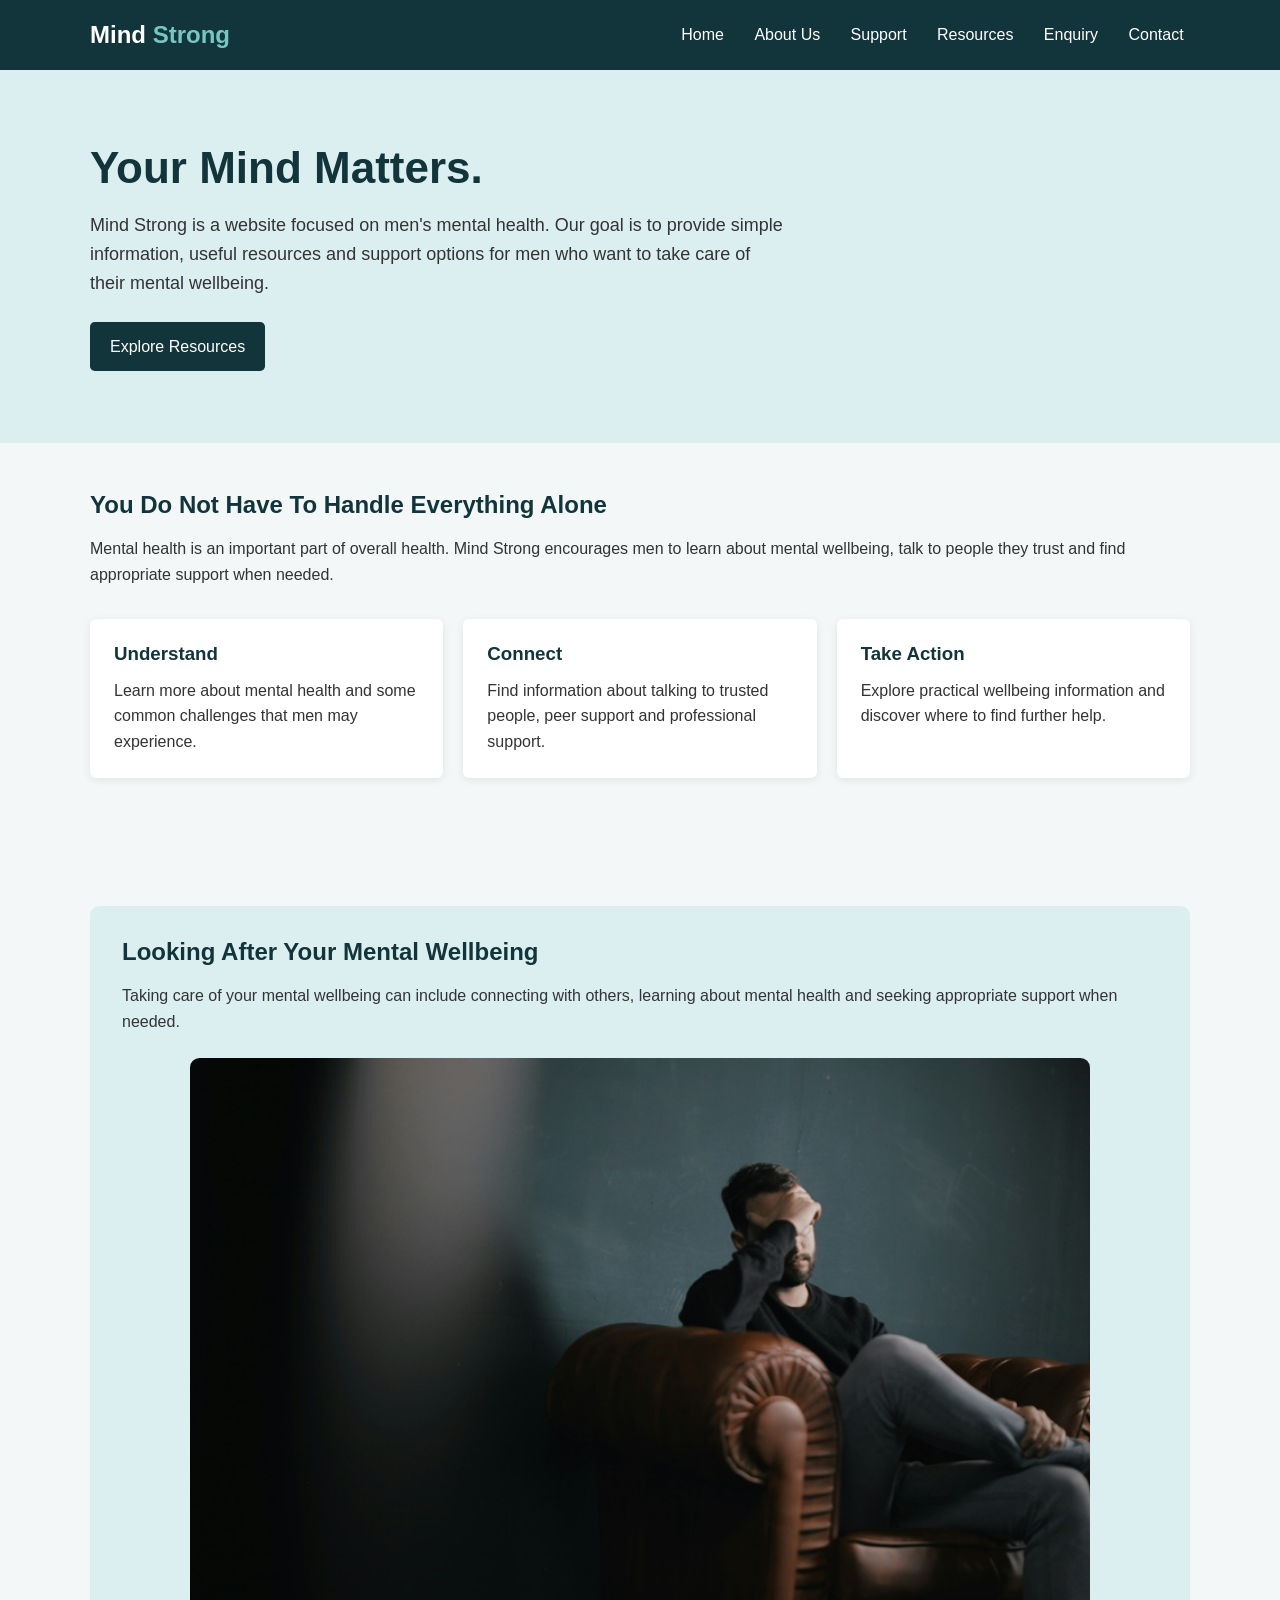
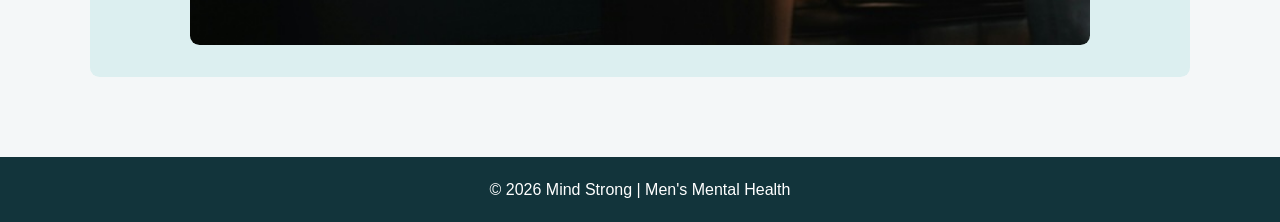
==== index.html @ 9dd72fc4 "Initial Mind Strong website" ====
<!DOCTYPE html>
<html lang="en">

<head>

    <!-- Tells the browser which character set to use -->
    <meta charset="UTF-8">

    <!-- Makes the website responsive on phones and tablets -->
    <meta name="viewport" content="width=device-width, initial-scale=1.0">

    <!-- Title shown in the browser tab -->
    <title>Mind Strong | Men's Mental Health</title>

    <!-- Connects this page to the CSS file -->
    <link rel="stylesheet" href="style.css">

</head>

<body>

    <!-- =========================
         HEADER AND NAVIGATION
         ========================= -->

    <header>

        <nav>

            <!-- Website logo -->
            <div class="logo">
                Mind <span>Strong</span>
            </div>

            <!-- Navigation links -->
            <ul>

                <li>
                    <a href="index.html">Home</a>
                </li>

                <li>
                    <a href="about.html">About Us</a>
                </li>

                <li>
                    <a href="services.html">Support</a>
                </li>

                <li>
                    <a href="resources.html">Resources</a>
                </li>

                <li>
                    <a href="enquiry.html">Enquiry</a>
                </li>

                <li>
                    <a href="contact.html">Contact</a>
                </li>

            </ul>

        </nav>

    </header>


    <!-- =========================
         MAIN CONTENT
         ========================= -->

    <main>

        <!-- =========================
             HERO SECTION
             ========================= -->

        <section class="hero">

            <div class="hero-content">

                <h1>Your Mind Matters.</h1>

                <p>
                    Mind Strong is a website focused on men's mental health.
                    Our goal is to provide simple information, useful resources
                    and support options for men who want to take care of their
                    mental wellbeing.
                </p>

                <a class="button" href="resources.html">
                    Explore Resources
                </a>

            </div>

        </section>


        <!-- =========================
             INTRODUCTION SECTION
             ========================= -->

        <section class="container">

            <h2>
                You Do Not Have To Handle Everything Alone
            </h2>

            <p>
                Mental health is an important part of overall health.
                Mind Strong encourages men to learn about mental wellbeing,
                talk to people they trust and find appropriate support
                when needed.
            </p>


            <!-- =========================
                 INFORMATION CARDS
                 ========================= -->

            <div class="cards">

                <!-- Card 1 -->
                <article class="card">

                    <h3>Understand</h3>

                    <p>
                        Learn more about mental health and some common
                        challenges that men may experience.
                    </p>

                </article>


                <!-- Card 2 -->
                <article class="card">

                    <h3>Connect</h3>

                    <p>
                        Find information about talking to trusted people,
                        peer support and professional support.
                    </p>

                </article>


                <!-- Card 3 -->
                <article class="card">

                    <h3>Take Action</h3>

                    <p>
                        Explore practical wellbeing information and discover
                        where to find further help.
                    </p>

                </article>

            </div>

        </section>


        <!-- =========================
             IMAGE AND WELLBEING SECTION
             ========================= -->

        <section class="container">

            <div class="content-box">

                <h2>
                    Looking After Your Mental Wellbeing
                </h2>

                <p>
                    Taking care of your mental wellbeing can include
                    connecting with others, learning about mental health
                    and seeking appropriate support when needed.
                </p>

                <!-- Website image -->
               <!-- Responsive website image -->
<!-- Responsive website image -->
<!-- Responsive website image -->
<img
    src="images/nik-shuliahin-unsplash - medium.jpg"
    srcset="
        images/nik-shuliahin-unsplash - small.jpg 480w,
        images/nik-shuliahin-unsplash - medium.jpg 800w,
        images/nik-shuliahin-unsplash - large.jpg 1200w
    "
    sizes="(max-width: 600px) 100vw, 90vw"
    alt="A man outdoors reflecting on his mental wellbeing"
>

            </div>

        </section>

    </main>


    <!-- =========================
         FOOTER
         ========================= -->

    <footer>

        <p>
            &copy; 2026 Mind Strong | Men's Mental Health
        </p>

    </footer>

</body>

</html>
---- style.css ----
/* =========================
   CSS RESET
   ========================= */

/* Removes default browser spacing */
* {
    margin: 0;
    padding: 0;
    box-sizing: border-box;
}


/* =========================
   BASE WEBSITE STYLES
   ========================= */

body {
    font-family: Arial, sans-serif;
    font-size: 1rem;
    line-height: 1.6;
    color: #333;
    background-color: #f4f7f8;
}


/* Makes images responsive */
img {
    max-width: 100%;
    height: auto;
}


/* =========================
   HEADINGS
   ========================= */

h1,
h2,
h3 {
    color: #12343b;
    line-height: 1.2;
}

h1 {
    margin-bottom: 1rem;
}

h2 {
    margin-bottom: 1rem;
}

h3 {
    margin-bottom: 0.75rem;
}


/* =========================
   HEADER
   ========================= */

header {
    background-color: #12343b;
    color: white;
    padding: 1rem 0;
}


/* =========================
   NAVIGATION
   ========================= */

nav {
    width: 90%;
    max-width: 1100px;
    margin: 0 auto;

    /* Flexbox layout */
    display: flex;
    justify-content: space-between;
    align-items: center;
}


/* Website logo */

.logo {
    font-size: 1.5rem;
    font-weight: bold;
}


/* Green part of logo */

.logo span {
    color: #76c7c0;
}


/* Navigation list */

nav ul {
    list-style: none;

    display: flex;
    gap: 1.1rem;
}


/* Navigation links */

nav a {
    color: white;
    text-decoration: none;
    padding: 0.4rem;
    transition: 0.3s;
}


/* Navigation hover */

nav a:hover {
    color: #76c7c0;
}


/* Navigation keyboard focus */

nav a:focus {
    outline: 2px solid #76c7c0;
    outline-offset: 3px;
}


/* =========================
   HERO SECTION
   ========================= */

.hero {
    background-color: #dceff0;
    padding: 4.5rem 5%;
}


/* Hero content */

.hero-content {
    max-width: 1100px;
    margin: 0 auto;
}


/* Hero heading */

.hero h1 {
    font-size: 2.75rem;
}


/* Hero paragraph */

.hero p {
    max-width: 700px;
    font-size: 1.125rem;
    margin-bottom: 1.5rem;
}


/* =========================
   BUTTONS
   ========================= */

.button {
    display: inline-block;

    background-color: #12343b;
    color: white;

    padding: 0.75rem 1.25rem;

    text-decoration: none;

    border-radius: 0.3rem;

    transition: 0.3s;
}


/* Button hover */

.button:hover {
    background-color: #1c515b;
}


/* Button focus */

.button:focus {
    outline: 2px solid #12343b;
    outline-offset: 3px;
}


/* Button active */

.button:active {
    transform: translateY(2px);
}


/* =========================
   MAIN CONTAINER
   ========================= */

.container {
    width: 90%;
    max-width: 1100px;
    margin: 0 auto;
    padding: 3rem 0;
}


/* =========================
   PAGE TITLE
   ========================= */

.page-title {
    background-color: #dceff0;
    text-align: center;
    padding: 3rem 5%;
}


/* =========================
   CARD LAYOUT
   ========================= */

.cards {

    /* CSS Grid */
    display: grid;

    /* Three columns on desktop */
    grid-template-columns: repeat(3, 1fr);

    gap: 1.25rem;

    margin-top: 2rem;
}


/* Individual card */

.card {
    background-color: white;

    padding: 1.5rem;

    border-radius: 0.4rem;

    box-shadow: 0 2px 8px rgba(0, 0, 0, 0.08);

    transition: 0.3s;
}


/* Card hover */

.card:hover {
    transform: translateY(-3px);
    box-shadow: 0 4px 12px rgba(0, 0, 0, 0.12);
}


/* =========================
   CONTENT BOX
   ========================= */

.content-box {
    background-color: #dceff0;

    padding: 2rem;

    border-radius: 0.6rem;

    margin-top: 2rem;
}


/* =========================
   NOTICE
   ========================= */

.notice {
    background-color: #fff8e1;

    padding: 1rem;

    border-left: 4px solid #12343b;

    margin-top: 2rem;
}


/* =========================
   FORMS
   ========================= */

form {
    background-color: white;

    padding: 2rem;

    border-radius: 0.5rem;

    margin-top: 1.5rem;

    box-shadow: 0 2px 8px rgba(0, 0, 0, 0.08);
}


/* Form labels */

label {
    display: block;

    font-weight: bold;

    margin-top: 1rem;

    margin-bottom: 0.4rem;
}


/* Form fields */

input,
select,
textarea {
    width: 100%;

    padding: 0.75rem;

    font-family: Arial, sans-serif;
    font-size: 1rem;

    border: 1px solid #ccc;

    border-radius: 0.3rem;
}


/* Textarea */

textarea {
    height: 130px;

    resize: vertical;
}


/* Form focus */

input:focus,
select:focus,
textarea:focus {
    outline: 2px solid #76c7c0;

    border-color: #12343b;
}


/* Submit button */

button {
    background-color: #12343b;

    color: white;

    border: none;

    padding: 0.75rem 1.25rem;

    margin-top: 1.25rem;

    border-radius: 0.3rem;

    font-size: 1rem;

    cursor: pointer;

    transition: 0.3s;
}


/* Button hover */

button:hover {
    background-color: #1c515b;
}


/* Button focus */

button:focus {
    outline: 2px solid #76c7c0;
    outline-offset: 3px;
}


/* Button active */

button:active {
    transform: translateY(2px);
}


/* =========================
   WEBSITE IMAGE
   ========================= */

.content-box img {
    width: 100%;

    max-width: 900px;

    height: auto;

    display: block;

    margin: 1.5rem auto 0;

    border-radius: 0.6rem;
}


/* =========================
   FOOTER
   ========================= */

footer {
    background-color: #12343b;

    color: white;

    text-align: center;

    padding: 1.25rem;

    margin-top: 2rem;
}


/* =========================
   TABLET RESPONSIVE DESIGN
   ========================= */

@media (max-width: 900px) {

    /* Two cards per row on tablets */

    .cards {
        grid-template-columns: repeat(2, 1fr);
    }

    /* Reduce hero spacing */

    .hero {
        padding: 3.5rem 5%;
    }

}


/* =========================
   MOBILE RESPONSIVE DESIGN
   ========================= */

@media (max-width: 600px) {

    /* Stack navigation */

    nav {
        flex-direction: column;

        gap: 1rem;
    }


    /* Allow navigation links to wrap */

    nav ul {
        flex-wrap: wrap;

        justify-content: center;

        gap: 0.5rem;
    }


    /* Smaller hero heading */

    .hero h1 {
        font-size: 2rem;
    }


    /* Smaller hero section */

    .hero {
        padding: 3rem 5%;
    }


    /* One card per row */

    .cards {
        grid-template-columns: 1fr;
    }


    /* Smaller page title */

    .page-title {
        padding: 2rem 5%;
    }


    /* Smaller content spacing */

    .container {
        padding: 2rem 0;
    }


    /* Smaller content boxes */

    .content-box {
        padding: 1.25rem;
    }


    /* Smaller form */

    form {
        padding: 1.25rem;
    }

}
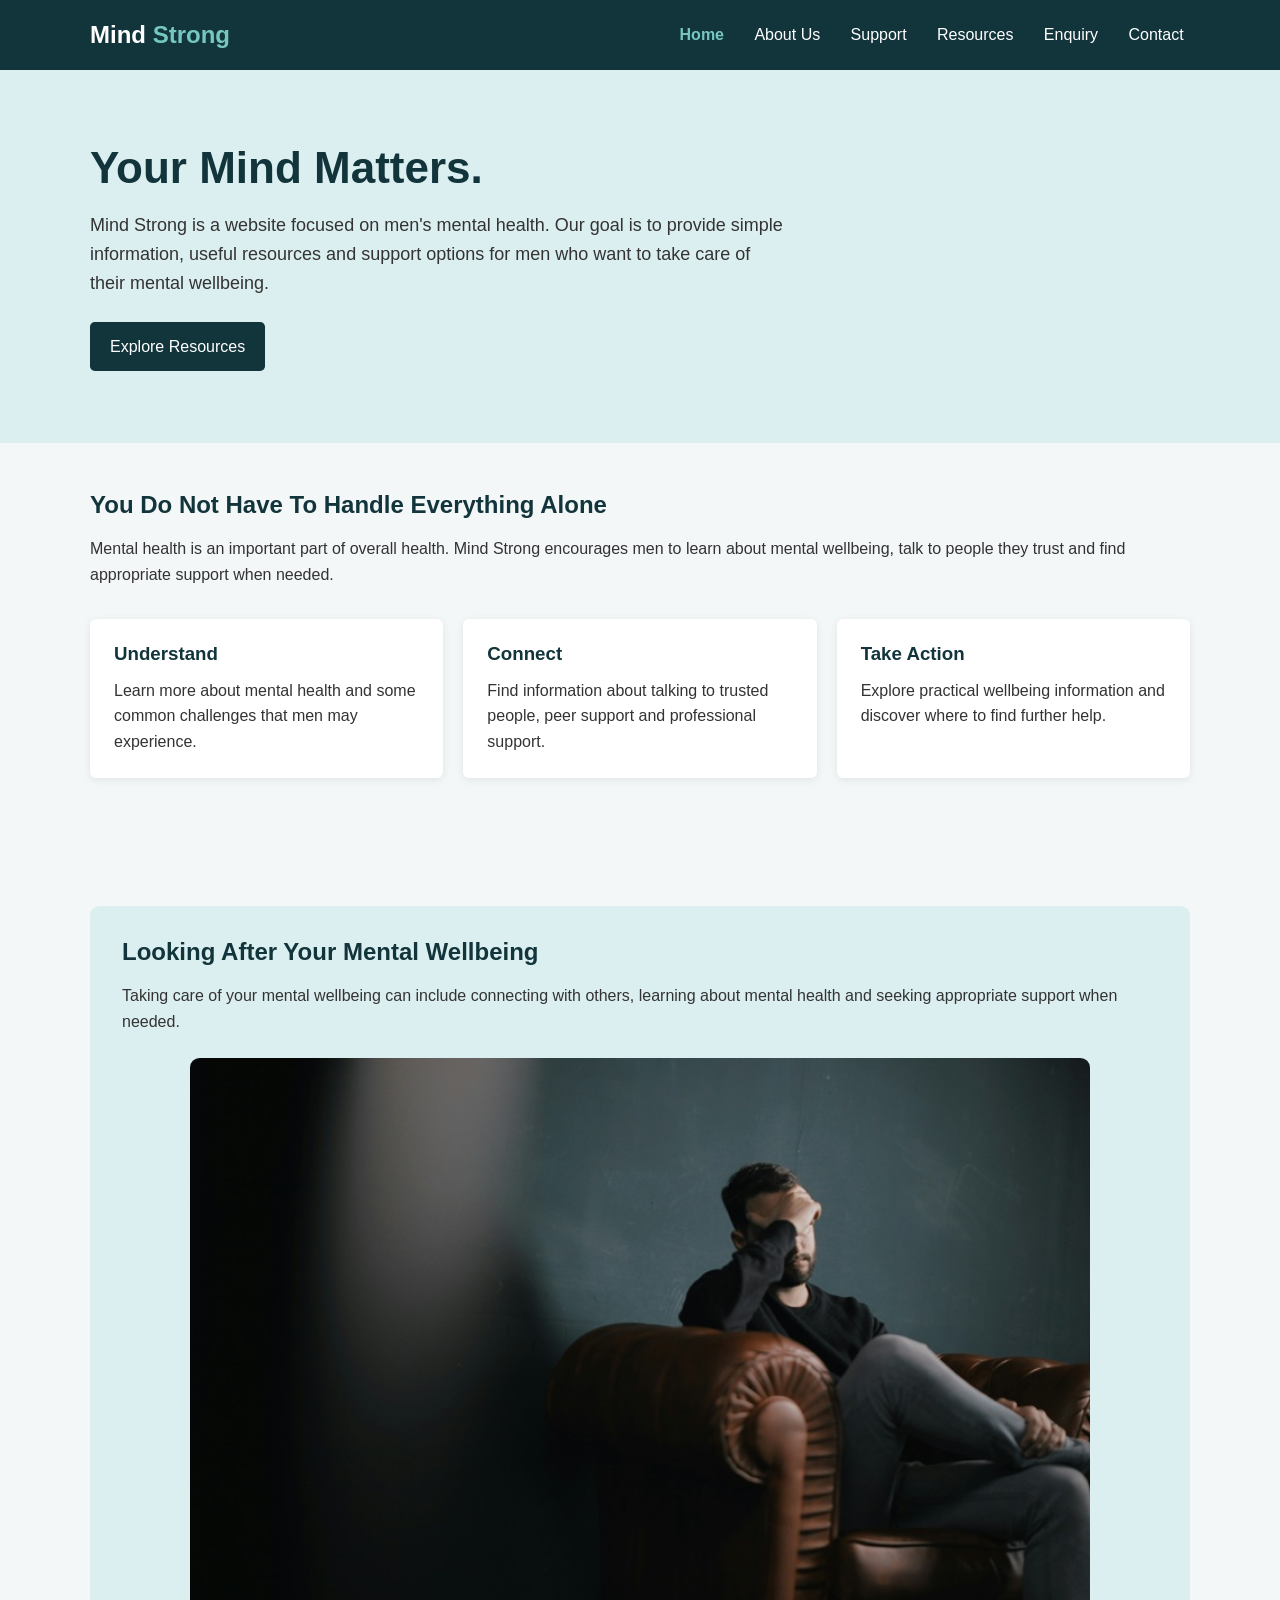
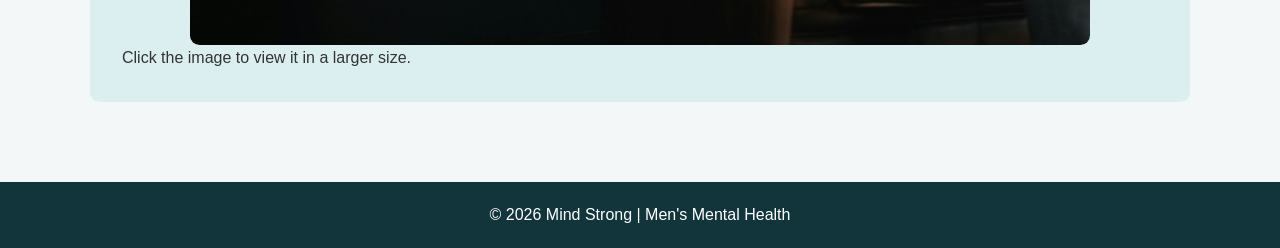
==== commit 8ad61e6b: "Complete Part 3 website improvements" ====
--- a/index.html
+++ b/index.html
@@ -1,3 +1,5 @@
+
+
 <!DOCTYPE html>
 <html lang="en">
 
@@ -9,8 +11,22 @@
     <!-- Makes the website responsive on phones and tablets -->
     <meta name="viewport" content="width=device-width, initial-scale=1.0">
 
-    <!-- Title shown in the browser tab -->
-    <title>Mind Strong | Men's Mental Health</title>
+    <!-- SEO: Page title -->
+    <title>Mind Strong | Men's Mental Health and Wellbeing</title>
+
+    <!-- SEO: Page description -->
+    <meta name="description" content="Mind Strong provides information about men's mental health, emotional wellbeing, self-care and support resources in South Africa.">
+
+    <!-- SEO: Relevant keywords -->
+    <meta name="keywords" content="men's mental health, mental wellbeing, mental health support, self-care, emotional wellbeing, South Africa">
+
+    <!-- SEO: Website author -->
+    <meta name="author" content="Mind Strong">
+
+    <!-- Social media sharing information -->
+    <meta property="og:title" content="Mind Strong | Men's Mental Health">
+    <meta property="og:description" content="Explore mental health information, wellbeing resources and support for men.">
+    <meta property="og:type" content="website">
 
     <!-- Connects this page to the CSS file -->
     <link rel="stylesheet" href="style.css">
@@ -36,7 +52,7 @@
             <ul>
 
                 <li>
-                    <a href="index.html">Home</a>
+                    <a href="index.html" aria-current="page">Home</a>
                 </li>
 
                 <li>
@@ -183,26 +199,71 @@
                     and seeking appropriate support when needed.
                 </p>
 
-                <!-- Website image -->
-               <!-- Responsive website image -->
-<!-- Responsive website image -->
-<!-- Responsive website image -->
-<img
-    src="images/nik-shuliahin-unsplash - medium.jpg"
-    srcset="
-        images/nik-shuliahin-unsplash - small.jpg 480w,
-        images/nik-shuliahin-unsplash - medium.jpg 800w,
-        images/nik-shuliahin-unsplash - large.jpg 1200w
-    "
-    sizes="(max-width: 600px) 100vw, 90vw"
-    alt="A man outdoors reflecting on his mental wellbeing"
->
+                <!-- Responsive website image with lightbox -->
+
+                <a
+                    href="images/nik-shuliahin-unsplash - large.jpg"
+                    class="lightbox-trigger"
+                    aria-label="Click to view the mental wellbeing image in a larger display"
+                >
+
+                    <img
+                        src="images/nik-shuliahin-unsplash - medium.jpg"
+                        srcset="
+                            images/nik-shuliahin-unsplash - small.jpg 480w,
+                            images/nik-shuliahin-unsplash - medium.jpg 800w,
+                            images/nik-shuliahin-unsplash - large.jpg 1200w
+                        "
+                        sizes="(max-width: 600px) 100vw, 90vw"
+                        alt="A man outdoors reflecting on his mental wellbeing"
+                        loading="lazy"
+                    >
+
+                </a>
+
+                <p class="image-instruction">
+                    Click the image to view it in a larger size.
+                </p>
 
             </div>
 
         </section>
 
     </main>
+
+
+    <!-- =========================
+         IMAGE LIGHTBOX
+         ========================= -->
+
+    <div
+        class="lightbox"
+        id="imageLightbox"
+        role="dialog"
+        aria-modal="true"
+        aria-label="Expanded image view"
+        aria-hidden="true"
+    >
+
+        <!-- Close button -->
+        <button
+            type="button"
+            class="lightbox-close"
+            id="lightboxClose"
+            aria-label="Close expanded image"
+        >
+            &times;
+        </button>
+
+        <!-- Enlarged image -->
+        <img
+            src=""
+            alt=""
+            class="lightbox-image"
+            id="lightboxImage"
+        >
+
+    </div>
 
 
     <!-- =========================
@@ -217,6 +278,10 @@
 
     </footer>
 
+
+    <!-- Connect JavaScript -->
+    <script src="script.js" defer></script>
+
 </body>
 
-</html>+</html>
--- a/style.css
+++ b/style.css
@@ -1,8 +1,15 @@
+
+/* =========================
+   MIND STRONG STYLESHEET
+   ========================= */
+
+
 /* =========================
    CSS RESET
    ========================= */
 
 /* Removes default browser spacing */
+
 * {
     margin: 0;
     padding: 0;
@@ -24,9 +31,17 @@
 
 
 /* Makes images responsive */
+
 img {
     max-width: 100%;
     height: auto;
+}
+
+
+/* Removes default link underline when needed */
+
+a {
+    color: #12343b;
 }
 
 
@@ -123,9 +138,17 @@
 }
 
 
+/* Current navigation page */
+
+nav a[aria-current="page"] {
+    color: #76c7c0;
+    font-weight: bold;
+}
+
+
 /* Navigation keyboard focus */
 
-nav a:focus {
+nav a:focus-visible {
     outline: 2px solid #76c7c0;
     outline-offset: 3px;
 }
@@ -194,7 +217,7 @@
 
 /* Button focus */
 
-.button:focus {
+.button:focus-visible {
     outline: 2px solid #12343b;
     outline-offset: 3px;
 }
@@ -346,6 +369,8 @@
     border: 1px solid #ccc;
 
     border-radius: 0.3rem;
+
+    background-color: white;
 }
 
 
@@ -369,6 +394,15 @@
 }
 
 
+/* Invalid form fields */
+
+input:invalid:focus,
+select:invalid:focus,
+textarea:invalid:focus {
+    border-color: #b3261e;
+}
+
+
 /* Submit button */
 
 button {
@@ -401,7 +435,7 @@
 
 /* Button focus */
 
-button:focus {
+button:focus-visible {
     outline: 2px solid #76c7c0;
     outline-offset: 3px;
 }
@@ -415,6 +449,32 @@
 
 
 /* =========================
+   FORM RESPONSE MESSAGES
+   ========================= */
+
+#enquiryResponse,
+#contactResponse {
+    margin-top: 1.5rem;
+    padding: 1rem;
+
+    background-color: #dceff0;
+
+    border-left: 4px solid #12343b;
+
+    border-radius: 0.3rem;
+}
+
+
+/* Keep hidden response elements hidden */
+
+#enquiryResponse[hidden],
+#contactResponse[hidden],
+#noResults[hidden] {
+    display: none;
+}
+
+
+/* =========================
    WEBSITE IMAGE
    ========================= */
 
@@ -434,6 +494,233 @@
 
 
 /* =========================
+   RESOURCE SEARCH
+   ========================= */
+
+.resource-search {
+    max-width: 600px;
+    margin: 0 auto 2rem;
+}
+
+
+/* Search label */
+
+.resource-search label {
+    margin-top: 0;
+}
+
+
+/* Search input */
+
+.resource-search input {
+    margin-top: 0.4rem;
+}
+
+
+/* Search result count */
+
+#searchMessage {
+    margin-top: 0.5rem;
+    color: #12343b;
+    font-size: 0.9rem;
+}
+
+
+/* No results message */
+
+#noResults {
+    margin-top: 1.5rem;
+}
+
+
+/* =========================
+   FAQ ACCORDION
+   ========================= */
+
+.accordion {
+    margin-top: 1.5rem;
+}
+
+
+/* Individual accordion item */
+
+.accordion-item {
+    background-color: white;
+    margin-bottom: 0.75rem;
+    border-radius: 0.4rem;
+    overflow: hidden;
+}
+
+
+/* Accordion question button */
+
+.accordion-question {
+    width: 100%;
+
+    display: flex;
+
+    justify-content: space-between;
+
+    align-items: center;
+
+    text-align: left;
+
+    margin-top: 0;
+
+    padding: 1rem;
+
+    font-weight: bold;
+}
+
+
+/* Accordion symbol */
+
+.accordion-question span {
+    font-size: 1.4rem;
+}
+
+
+/* Accordion answer */
+
+.accordion-answer {
+    display: none;
+
+    padding: 1rem;
+
+    background-color: #f4f7f8;
+}
+
+
+/* Accordion answer paragraph */
+
+.accordion-answer p {
+    margin: 0;
+}
+
+
+/* =========================
+   IMAGE GALLERY
+   ========================= */
+
+/* Gallery layout */
+
+.gallery {
+    display: grid;
+
+    grid-template-columns: repeat(3, 1fr);
+
+    gap: 1rem;
+
+    margin-top: 2rem;
+}
+
+
+/* Gallery images */
+
+.gallery img {
+    width: 100%;
+
+    height: 230px;
+
+    object-fit: cover;
+
+    border-radius: 0.5rem;
+
+    cursor: pointer;
+
+    transition: 0.3s;
+}
+
+
+/* Gallery hover */
+
+.gallery img:hover {
+    transform: scale(1.03);
+
+    opacity: 0.9;
+}
+
+
+/* =========================
+   IMAGE LIGHTBOX
+   ========================= */
+
+/* Dark background covering the screen */
+
+.lightbox {
+    display: none;
+
+    position: fixed;
+
+    z-index: 1000;
+
+    top: 0;
+    left: 0;
+
+    width: 100%;
+    height: 100%;
+
+    background-color: rgba(0, 0, 0, 0.9);
+
+    justify-content: center;
+
+    align-items: center;
+
+    padding: 2rem;
+}
+
+
+/* Open lightbox */
+
+.lightbox.active {
+    display: flex;
+}
+
+
+/* Enlarged image */
+
+.lightbox-image {
+    max-width: 90%;
+
+    max-height: 85vh;
+
+    object-fit: contain;
+
+    border-radius: 0.4rem;
+}
+
+
+/* Lightbox close button */
+
+.lightbox-close {
+    position: absolute;
+
+    top: 1.5rem;
+
+    right: 2rem;
+
+    color: white;
+
+    background: none;
+
+    border: none;
+
+    font-size: 2.5rem;
+
+    cursor: pointer;
+}
+
+
+/* Close button hover */
+
+.lightbox-close:hover {
+    color: #76c7c0;
+
+    background: none;
+}
+
+
+/* =========================
    FOOTER
    ========================= */
 
@@ -462,6 +749,12 @@
         grid-template-columns: repeat(2, 1fr);
     }
 
+    /* Two gallery images per row */
+
+    .gallery {
+        grid-template-columns: repeat(2, 1fr);
+    }
+
     /* Reduce hero spacing */
 
     .hero {
@@ -518,6 +811,20 @@
     }
 
 
+    /* One gallery image per row */
+
+    .gallery {
+        grid-template-columns: 1fr;
+    }
+
+
+    /* Smaller gallery images */
+
+    .gallery img {
+        height: 220px;
+    }
+
+
     /* Smaller page title */
 
     .page-title {
@@ -545,4 +852,41 @@
         padding: 1.25rem;
     }
 
-}+
+    /* Adjust lightbox image */
+
+    .lightbox-image {
+        max-width: 100%;
+        max-height: 75vh;
+    }
+
+
+    /* Adjust close button */
+
+    .lightbox-close {
+        top: 0.5rem;
+        right: 1rem;
+    }
+
+}
+
+
+/* =========================
+   REDUCED MOTION ACCESSIBILITY
+   ========================= */
+
+@media (prefers-reduced-motion: reduce) {
+
+    *,
+    *::before,
+    *::after {
+        scroll-behavior: auto !important;
+
+        transition-duration: 0.01ms !important;
+
+        animation-duration: 0.01ms !important;
+
+        animation-iteration-count: 1 !important;
+    }
+
+}
